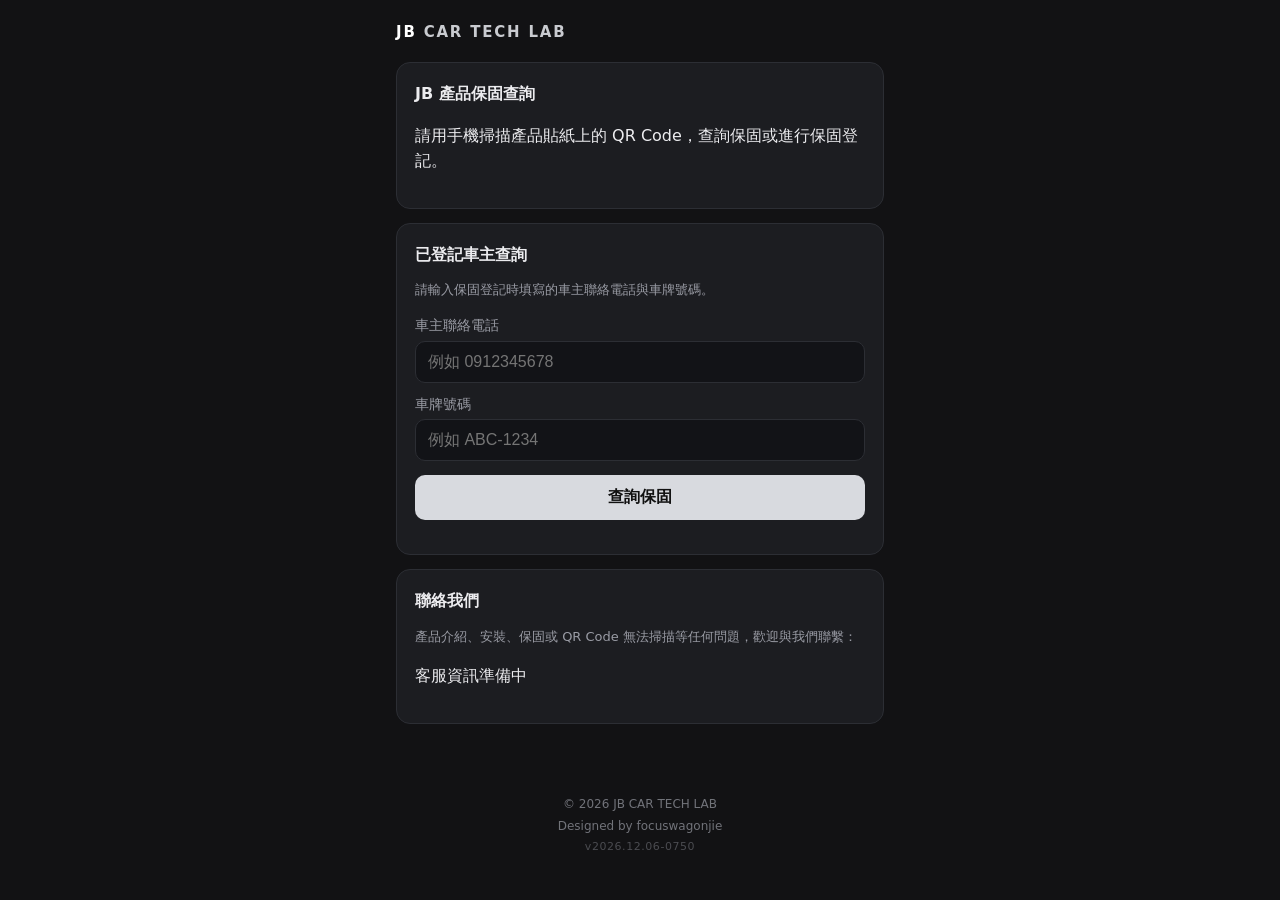
==== index.html @ 2ddad0fb "Add files via upload" ====
<!doctype html>
<html lang="zh-Hant">
<head>
<meta charset="utf-8">
<meta name="viewport" content="width=device-width,initial-scale=1">
<title>JB 產品保固查詢</title>
<meta name="robots" content="noindex">
<link rel="icon" href="data:image/svg+xml,%3Csvg xmlns='http://www.w3.org/2000/svg' viewBox='0 0 32 32'%3E%3Crect width='32' height='32' rx='6' fill='%23c9cbd0'/%3E%3Ctext x='16' y='22' font-family='Arial,sans-serif' font-size='15' font-weight='800' text-anchor='middle' fill='%23111'%3EJB%3C/text%3E%3C/svg%3E">
<style>
  :root{--bg:#121214;--card:#1c1d21;--line:#2c2e34;--text:#ececef;--muted:#9a9ca5;--silver:#c9cbd0;
        --ok:#3ecf8e;--warn:#f5b84a;--bad:#ef5a5a;--accent:#d8dadf}
  *{box-sizing:border-box}
  body{margin:0;background:var(--bg);color:var(--text);font-family:"Microsoft JhengHei","PingFang TC","Noto Sans TC",system-ui,sans-serif;line-height:1.6}
  main{max-width:520px;margin:0 auto;padding:20px 16px 48px}
  header{display:flex;align-items:center;gap:10px;margin-bottom:18px}
  .logo{font-weight:800;letter-spacing:.12em;font-size:15px;color:var(--silver)}
  .logo b{color:#fff}
  .card{background:var(--card);border:1px solid var(--line);border-radius:14px;padding:18px;margin-bottom:14px}
  .plate{background:linear-gradient(180deg,#d9dbe0,#b9bcc3);color:#111;border-radius:12px;padding:16px 18px;margin-bottom:14px}
  h2.section{font-size:15px;color:var(--muted);letter-spacing:.1em;margin:26px 2px 10px}
  details.qa{border-top:1px solid var(--line);padding:10px 0}
  details.qa:first-of-type{border-top:0}
  details.qa summary{cursor:pointer;font-weight:700}
  details.qa[open] summary{margin-bottom:6px}
  details.terms-box summary{cursor:pointer;font-weight:700;padding:2px 0}
  details.terms-box[open] summary{margin-bottom:8px}
  .vbox{position:relative;width:100%;aspect-ratio:16/9;margin:0 0 14px;border-radius:10px;overflow:hidden;background:#000}
  .vbox.tall{aspect-ratio:9/16;max-width:300px;margin-left:auto;margin-right:auto}
  .vbox iframe{position:absolute;inset:0;width:100%;height:100%;border:0}
  .pframe{background:linear-gradient(180deg,#d9dbe0,#b9bcc3);border-radius:10px;padding:12px;margin:0 0 14px}
  .pframe img{display:block;width:100%;max-width:380px;height:auto;margin:0 auto}
  .plate .model{font-weight:800;font-size:24px;letter-spacing:.02em}
  .plate .name{font-weight:700;font-size:15px}
  .plate .en{font-size:12px;letter-spacing:.08em;opacity:.8}
  .plate .sn{font-family:Consolas,monospace;font-weight:700;margin-top:6px}
  .badge{display:inline-flex;align-items:center;gap:6px;font-weight:700;border-radius:999px;padding:4px 12px;font-size:14px}
  .b-ok{background:rgba(62,207,142,.15);color:var(--ok)} .b-warn{background:rgba(245,184,74,.15);color:var(--warn)}
  .b-bad{background:rgba(239,90,90,.15);color:var(--bad)}
  .genuine{color:var(--ok);font-weight:700;margin-bottom:8px}
  dl{display:grid;grid-template-columns:auto 1fr;gap:6px 14px;margin:12px 0 0}
  dt{color:var(--muted)} dd{margin:0;font-weight:600}
  h2{font-size:16px;margin:0 0 10px}
  .desc{white-space:pre-line;color:var(--text)}
  label{display:block;font-size:14px;color:var(--muted);margin:10px 0 4px}
  input{width:100%;padding:11px 12px;border-radius:10px;border:1px solid var(--line);background:#121317;color:var(--text);font-size:16px}
  button{margin-top:14px;width:100%;padding:12px;border:0;border-radius:10px;background:var(--accent);color:#111;font-weight:800;font-size:16px;cursor:pointer}
  button:disabled{opacity:.6;cursor:wait}
  button.pick{display:block;text-align:left;background:#121317;color:var(--text);border:1px solid var(--line);font-weight:600;margin-top:10px}
  button.pick .note{margin:2px 0 6px}
  .spin{display:inline-block;width:16px;height:16px;margin-right:8px;vertical-align:-3px;border:2px solid rgba(0,0,0,.25);border-top-color:#111;border-radius:50%;animation:spin .8s linear infinite}
  @keyframes spin{to{transform:rotate(360deg)}}
  .note{font-size:13px;color:var(--muted)}
  .site-foot{text-align:center;font-size:12px;line-height:1.8;color:var(--muted);opacity:.7;padding:8px 16px 28px}
  .site-foot .ver{display:block;font-size:11px;opacity:.6;letter-spacing:.05em}
  .fixed{margin:0;padding:11px 12px;border-radius:10px;border:1px dashed var(--line);color:var(--muted);font-size:15px}
  .desc .li{padding-left:1em;text-indent:-1em}
  .desc .gap{height:.6em}
  .rfig{margin:8px 0 10px}
  .rfig img{display:block;width:100%;max-width:320px;height:auto;border-radius:10px;border:1px solid var(--line)}
  .rfig figcaption{font-size:12.5px;color:var(--muted);margin-top:4px}
  .terms{font-size:14px;color:var(--muted)}
  .privacy{margin:14px 0 0}
  .tip{background:rgba(245,184,74,.12);color:var(--warn);border-radius:10px;padding:10px 12px;font-size:14px;font-weight:700;margin:0 0 8px}
  .err{color:var(--bad);font-weight:700}
  a{color:var(--silver)}
  .loading{color:var(--muted);text-align:center;padding:40px 0}
</style>
</head>
<body>
<main>
  <header><div class="logo"><b>JB</b> CAR TECH LAB</div></header>
  <div id="app"><div class="loading">查詢中…</div></div>
</main>
<footer class="site-foot">© 2026 JB CAR TECH LAB<br>Designed by focuswagonjie<span class="ver" id="ver"></span></footer>
<script>
// ★ 部署 Apps Script 後，把「網頁應用程式網址」貼到這裡
const API_URL = "https://script.google.com/macros/s/AKfycbwW6cVUaaKrmGk8QBFLBNxADI74mFKTtqfoVvI-eaaAqwtRq9oNiKyJZC119Qr0ISgSNg/exec";

const qs = new URLSearchParams(location.search);
const SN = (qs.get("s") || "").trim(), KEY = (qs.get("k") || "").trim();
const app = document.getElementById("app");

function el(tag, attrs = {}, ...kids) {
  const e = document.createElement(tag);
  for (const [k, v] of Object.entries(attrs)) k === "class" ? e.className = v : e.setAttribute(k, v);
  for (const c of kids) if (c != null) e.append(c instanceof Node ? c : document.createTextNode(String(c)));
  return e;
}
// 文字轉超連結：支援 [顯示文字](網址) 與直接貼的 https:// 網址；只允許 http(s) / tel: / mailto:
// 多行文字：每行一個區塊；「・」「•」「-」開頭的行換行時對齊項目符號後的文字；空行 = 段落間距
function richText(text) {
  return String(text).split(/\r?\n/).map(line => {
    const t = line.trim();
    if (!t) return el("div", { class: "gap" });
    // 圖片：整行寫 ![說明](檔名.webp)；只接受與網頁同資料夾的檔名或 https 網址
    const im = t.match(/^!\[([^\]]*)\]\(((?:https:\/\/)?[\w./-]+\.(?:webp|png|jpe?g|gif))\)$/i);
    if (im) {
      const img = el("img", { class: "rimg", src: im[2], alt: im[1], loading: "lazy", decoding: "async" });
      const fig = el("figure", { class: "rfig" }, img, im[1] ? el("figcaption", {}, im[1]) : null);
      img.addEventListener("error", () => fig.remove());
      return fig;
    }
    return el("div", { class: /^[・•\-]/.test(t) ? "li" : "" }, ...linkify(t));
  });
}
function linkify(text) {
  const out = [], re = /\[([^\]]+)\]\(((?:https?:\/\/|tel:|mailto:)[^\s)]+)\)|(https?:\/\/[^\s<>()（）]+)/g;
  let last = 0, m;
  while ((m = re.exec(text))) {
    out.push(text.slice(last, m.index));
    const href = m[2] || m[3], label = m[1] || m[3];
    out.push(el("a", href.startsWith("http") ? { href, target: "_blank", rel: "noopener" } : { href }, label));
    last = re.lastIndex;
  }
  out.push(text.slice(last));
  return out;
}
const STATUS = {
  active: ["b-ok", "✓ 保固中"], expired: ["b-bad", "保固已過期"], repair: ["b-warn", "維修處理中"],
  replaced: ["b-warn", "已更換新品"], notShipped: ["b-warn", "尚未出貨登記"], void: ["b-bad", "序號已作廢"],
  "待安裝登記": ["b-warn", "保固尚未啟用"]   // 店家件未登記（試算表狀態欄寫「待安裝登記」）
};

async function api(params) {
  const u = new URL(API_URL); Object.entries(params).forEach(([k, v]) => u.searchParams.set(k, v));
  const r = await fetch(u.toString()); return r.json();
}

// ── 產品共用元件（保固頁與官網首頁共用）
function plateBox(p, sn) {   // 銀色名牌：型號 / 名稱 / 英文名 ｜ 車型 / （序號）
  return el("div", { class: "plate" },
    el("div", { class: "model" }, p.model), el("div", { class: "name" }, p.name),
    el("div", { class: "en" }, (p.nameEn || "") + (p.vehicle ? " ｜ FOR " + p.vehicle.toUpperCase() : "")),
    sn ? el("div", { class: "sn" }, "SN: " + sn) : null);
}
function featureCard(p) {    // 功能說明：上方放產品圖（與 index.html 同資料夾的「<型號>.webp」；找不到就不顯示）
  const pimg = el("img", { src: encodeURIComponent(p.model) + ".webp", alt: p.model + " 產品圖", width: "720", height: "489", decoding: "async", loading: "lazy" });
  const pframe = el("div", { class: "pframe" }, pimg);
  pimg.addEventListener("error", () => pframe.remove());
  return el("div", { class: "card" }, el("h2", {}, "功能說明"), pframe, videoBox(p.video),
    p.description ? el("div", { class: "desc" }, ...richText(p.description)) : null);
}
// YouTube 影片（試算表「影片」欄貼網址）：支援 youtu.be / watch?v= / shorts / embed；Shorts 直式，其他橫式
function videoBox(url) {
  const m = String(url || "").match(/(?:youtu\.be\/|[?&]v=|\/shorts\/|\/embed\/)([\w-]{11})/);
  if (!m) return null;
  const tall = /\/shorts\//.test(url);
  return el("div", { class: "vbox" + (tall ? " tall" : "") },
    el("iframe", { src: "https://www.youtube-nocookie.com/embed/" + m[1] + "?rel=0&playsinline=1", title: "產品影片",
      loading: "lazy", allow: "accelerometer; encrypted-media; gyroscope; picture-in-picture; fullscreen", allowfullscreen: "" }));
}
function manualLine(p) {     // 安裝說明：http 開頭才做成連結，其他文字（例如「建置中」）直接顯示
  if (/^https?:\/\//i.test(p.manual || "")) return el("p", {}, el("a", { href: p.manual, target: "_blank", rel: "noopener" }, "→ 安裝說明 / 常見問題"));
  return p.manual ? el("p", {}, "安裝說明：" + p.manual) : null;
}

function render(d) {
  app.replaceChildren();
  if (!d.ok) { app.append(el("div", { class: "card" }, el("p", { class: "err" }, d.error || "查詢失敗"))); return; }
  app.append(plateBox(d, d.sn));

  const [cls, txt] = STATUS[d.status] || ["b-warn", d.status];
  const card = el("div", { class: "card" }, el("div", { class: "genuine" }, "✔ 正版商品認證"), el("span", { class: "badge " + cls }, txt));
  const dl = el("dl");
  const row = (k, v) => v && dl.append(el("dt", {}, k), el("dd", {}, v));
  row("適用車型", d.vehicle);
  if (d.status === "待安裝登記" && !d.needShop) row("保固起算", "尚未登記");   // 自行安裝件期限內未登記
  if (d.start) row("保固起算", d.start + (d.startByInstall ? (d.needShop ? "（安裝日）" : "（登記日）") : "（依出貨日自動起算）"));
  if (d.end) row("保固到期", d.end + (d.status === "active" ? `（剩 ${d.daysLeft} 天）` : ""));
  row("保固期", d.warrantyMonths + " 個月");
  if (d.registered) row("安裝店家", d.shop || "—");
  if (d.registered) row("登記車牌", d.plate);
  row("PCB / 韌體", [d.pcb, d.fw].filter(Boolean).join(" / "));
  card.append(dl);
  if (d.status === "待安裝登記") card.append(el("p", { class: "note" }, d.needShop ? "此商品由授權店家安裝，店家完成安裝登記後，保固才開始起算。"
    : `請於 ${d.registerDeadline} 前完成登記，保固從登記當天起算。`));
  if (d.status === "active" && !d.registered && d.canRegister)   // 逾期未登記：保固已自動起算，但提醒補登
    card.append(el("p", { class: "tip" }, "⚠ 尚未登記：保固已依出貨日自動起算。請盡速於下方登記聯絡電話與車牌，確保保固資料完整，日後維修、更換更順利。"));
  if (d.justRegistered) card.append(el("p", { class: "note" }, "✓ 保固登記完成"));
  else if (d.registered) card.append(el("p", { class: "note" }, "如登記資料有誤或非本人登記，請聯絡客服或安裝店家。"));
  app.append(card);

  if (d.canRegister) app.append(registerForm(d));

  app.append(featureCard(d));
  if (d.terms) app.append(el("div", { class: "card" }, el("h2", {}, "保固與注意事項"), el("div", { class: "desc terms" }, ...richText(d.terms))));
  const fc = faqCard(d.faq); if (fc) app.append(fc);
  const links = el("div", { class: "card" }, el("h2", {}, "安裝說明與客服"));
  const ml = manualLine(d); if (ml) links.append(ml);
  links.append(el("p", { class: "desc" }, ...linkify(d.support || "客服資訊準備中")));
  app.append(links);
}

// 車牌顯示用（與後端 fmtPlate_ 相同規則）：ABC1234 → ABC-1234；實際寫入以後端為準
function fmtPlate(s) {
  const v = String(s || "").toUpperCase().replace(/\s/g, "");
  if (v.includes("-")) return v;
  const m = v.match(/^([A-Z]+)(\d+)$/) || v.match(/^(\d+)([A-Z]+)$/);
  return m ? m[1] + "-" + m[2] : v;
}

function registerForm(d) {
  const now = new Date(); const iso = new Date(now.getTime() - now.getTimezoneOffset() * 6e4).toISOString().slice(0, 10);
  const date = el("input", { type: "date", min: d.registerMin, max: iso, value: iso, required: "" });   // 店家件：預設今天，可往回選
  const shop = el("input", { type: "text", maxlength: "30", autocomplete: "off", autocapitalize: "characters", placeholder: "由安裝店家填寫", required: "" });
  const phone = el("input", { type: "tel", inputmode: "numeric", maxlength: "15", placeholder: "例如 0912345678", required: "" });
  const plate = el("input", { type: "text", maxlength: "10", autocapitalize: "characters", autocomplete: "off", placeholder: "例如 ABC-1234", required: "" });
  // 輸入時即時過濾：電話只留數字；車牌只留英文、數字、-（自動轉大寫）
  const only = (inp, fn) => inp.addEventListener("input", () => { const v = fn(inp.value); if (v !== inp.value) inp.value = v; });
  only(phone, v => v.replace(/\D/g, ""));
  only(plate, v => v.toUpperCase().replace(/[^A-Z0-9-]/g, ""));
  const shopFields = d.needShop ? [el("label", {}, "店家代碼（授權店家安裝時由店家填寫）（必填）"), shop] : [];
  const msg = el("p", { class: "err" });
  // 店家件（期限內）：選安裝日（預設今天）；自行安裝件或逾期：保固起算固定為出貨日 + N 天，不能選
  const late = d.lateRegister;                       // 逾期：起算日固定為出貨日 + N 天
  const selfNow = !d.needShop && !d.lateRegister;    // 自行安裝件期限內：從登記當天起算
  const BTN = "登記保固";
  const btn = el("button", { type: "submit" }, BTN);
  const dateFields = selfNow
    ? [el("label", {}, "保固起算日"), el("p", { class: "fixed" }, `${iso}（今天登記，從登記日起算）`)]
    : late
    ? [el("label", {}, "保固起算日"), el("p", { class: "fixed" }, `${d.start}（出貨日 + ${d.defaultDays} 天自動起算）`)]
    : [el("label", {}, "安裝日期（必填，預設今天）"), date];
  const form = el("form", { class: "card", novalidate: "" },
    el("h2", {}, d.needShop && d.lateRegister ? "補登保固資料" : "保固登記"),
    d.needShop ? el("p", { class: "tip" }, "本商品為授權店家安裝件，請由安裝店家協助登記。") : null,
    el("p", { class: "note" }, selfNow
      ? `${d.registerDeadline} 前登記，保固從登記當天起算；未登記則自出貨日 + ${d.defaultDays} 天起算。送出後不可自行修改。`
      : late
      ? `保固已自動起算。請登記聯絡資料，方便日後保固服務；送出後不可自行修改。`
      : "保固自安裝日起算。請於安裝完成後登記，送出後不可自行修改。"),
    ...dateFields, ...shopFields,
    el("label", {}, "車主聯絡電話（必填）"), phone, el("label", {}, "車牌號碼（必填）"), plate,
    el("p", { class: "note privacy" }, "電話與車牌僅用於保固服務聯絡與身分核對，不會提供給第三方。"),
    btn, msg);
  form.addEventListener("submit", async (e) => {
    e.preventDefault();
    const miss = [...(late ? [] : [[date, "安裝日期"]]), ...(d.needShop ? [[shop, "店家代碼"]] : []), [phone, "車主聯絡電話"], [plate, "車牌號碼"]]
      .filter(([x]) => !x.value.trim()).map(([, n]) => n);
    if (miss.length) { alert("請填寫：" + miss.join("、")); return; }
    const who = d.needShop ? `店家代碼：${shop.value.trim()}` : "車主自行安裝";
    if (!confirm(`請確認登記資料：\n${late ? "保固起算：" + d.start : "安裝日期：" + date.value}\n${who}\n車牌：${fmtPlate(plate.value)}\n電話：${phone.value.trim()}\n\n登記後無法自行修改。`)) return;
    const busy = (on) => {   // 登記中：按鈕轉圈、欄位鎖住
      [btn, date, shop, phone, plate].forEach(x => x.disabled = on);
      btn.replaceChildren(...(on ? [el("span", { class: "spin" }), "登記中，請稍候…"] : [BTN]));
    };
    const fail = (t) => { msg.textContent = t; busy(false); alert(t); };
    busy(true); msg.textContent = "";
    try {
      const r = await api({ action: "register", s: SN, k: KEY, date: late ? "" : date.value, shop: d.needShop ? shop.value : "", phone: phone.value, plate: plate.value });
      if (r.ok) { render(r); window.scrollTo(0, 0); } else fail(r.error || "登記失敗，請稍後再試");
    } catch { fail("連線失敗，請稍後再試"); }
  });
  return form;
}

// 首頁（網址沒有序號）：掃碼說明 + 已登記車主用 電話 + 車牌 查詢 + 客服
// 常見問題文字 → [[問題, 答案], …]；「Q」開頭的行是問題，之後到下一個 Q 之前都是答案（答案開頭的「A：」會去掉）
function faqItems(text) {
  const items = [];
  String(text).split(/\r?\n/).forEach(line => {
    const t = line.trim(), q = t.match(/^Q\s*[：:.、]?\s*(.+)$/i);
    if (q) items.push([q[1], ""]);
    else if (items.length) { const last = items[items.length - 1]; last[1] += (last[1] ? "\n" : "") + t.replace(/^A\s*[：:.、]?\s*/i, ""); }
  });
  return items.map(([q, a]) => [q, a.trim()]).filter(([q, a]) => q && a);
}

// 常見問題卡片（首頁與保固頁共用）；沒有內容回傳 null
function faqCard(text) {
  const qa = faqItems(text || "");
  if (!qa.length) return null;
  return el("div", { class: "card" }, el("h2", {}, "常見問題"),
    ...qa.map(([q, a]) => el("details", { class: "qa" }, el("summary", {}, q), el("div", { class: "desc" }, ...richText(a)))));
}

function landing() {
  const phone = el("input", { type: "tel", inputmode: "numeric", maxlength: "15", placeholder: "例如 0912345678" });
  const plate = el("input", { type: "text", maxlength: "10", autocapitalize: "characters", autocomplete: "off", placeholder: "例如 ABC-1234" });
  phone.addEventListener("input", () => { const v = phone.value.replace(/\D/g, ""); if (v !== phone.value) phone.value = v; });
  plate.addEventListener("input", () => { const v = plate.value.toUpperCase().replace(/[^A-Z0-9-]/g, ""); if (v !== plate.value) plate.value = v; });
  const msg = el("p", { class: "err" });
  const btn = el("button", { type: "submit" }, "查詢保固");
  const form = el("form", { class: "card", novalidate: "" },
    el("h2", {}, "已登記車主查詢"),
    el("p", { class: "note" }, "請輸入保固登記時填寫的車主聯絡電話與車牌號碼。"),
    el("label", {}, "車主聯絡電話"), phone, el("label", {}, "車牌號碼"), plate, btn, msg);
  const support = el("p", { class: "desc" }, "客服資訊載入中…");
  const products = el("div");   // 產品介紹（由試算表「產品」頁載入）
  const faq = el("div", { id: "faq" });   // 常見問題（有資料才顯示）
  app.replaceChildren(
    el("div", { class: "card" }, el("h2", {}, "JB 產品保固查詢"),
      el("p", {}, "請用手機掃描產品貼紙上的 QR Code，查詢保固或進行保固登記。")),
    form, faq, products,
    el("div", { class: "card" }, el("h2", {}, "聯絡我們"), el("p", { class: "note" }, "產品介紹、安裝、保固或 QR Code 無法掃描等任何問題，歡迎與我們聯繫："), support));
  api({ action: "info" }).then(r => {
    support.replaceChildren(...linkify((r && r.support) || "客服資訊準備中"));
    const fc = faqCard((r && r.faq) || "");
    if (fc) {
      faq.append(fc);
      if (location.hash === "#faq") faq.scrollIntoView();   // 從 LINE 等處用 #faq 連過來
    }
    const list = (r && r.products) || [];
    if (list.length) products.append(el("h2", { class: "section" }, "產品介紹"));
    list.forEach(p => {
      products.append(plateBox(p), featureCard(p));
      const extra = [manualLine(p),
        p.terms ? el("details", { class: "terms-box" }, el("summary", {}, "保固與注意事項"), el("div", { class: "desc terms" }, ...richText(p.terms))) : null]
        .filter(Boolean);
      if (extra.length) products.append(el("div", { class: "card" }, ...extra));
    });
  }).catch(() => support.replaceChildren("客服資訊準備中"));

  form.addEventListener("submit", async (e) => {
    e.preventDefault();
    const miss = [[phone, "車主聯絡電話"], [plate, "車牌號碼"]].filter(([x]) => !x.value.trim()).map(([, n]) => n);
    if (miss.length) { alert("請填寫：" + miss.join("、")); return; }
    const busy = (on) => {
      [btn, phone, plate].forEach(x => x.disabled = on);
      btn.replaceChildren(...(on ? [el("span", { class: "spin" }), "查詢中，請稍候…"] : ["查詢保固"]));
    };
    const fail = (t) => { msg.textContent = t; busy(false); alert(t); };
    busy(true); msg.textContent = "";
    try {
      const r = await api({ action: "find", phone: phone.value, plate: plate.value });
      if (!r.ok) return fail(r.error || "查詢失敗，請稍後再試");
      const back = () => app.append(el("p", {}, el("a", { href: "./" }, "← 返回查詢")));
      if (r.items.length === 1) { render(r.items[0]); back(); return; }
      // 同一組電話 + 車牌登記多台：列出讓車主選
      app.replaceChildren(el("div", { class: "card" }, el("h2", {}, `找到 ${r.items.length} 筆保固資料`),
        ...r.items.map(it => {
          const [cls, txt] = STATUS[it.status] || ["b-warn", it.status];
          const b = el("button", { type: "button", class: "pick" },
            el("div", {}, it.model + "　" + (it.name || "")), el("div", { class: "note" }, "SN: " + it.sn + "　"), el("span", { class: "badge " + cls }, txt));
          b.addEventListener("click", () => { render(it); back(); });
          return b;
        })));
      back();
    } catch { fail("連線失敗，請稍後再試"); }
  });
}

// 底部版本：用 GitHub 發布時間（document.lastModified）自動產生，每次上傳都會變，不用手動改
{ const t = new Date(document.lastModified), p2 = n => String(n).padStart(2, "0");
  if (!isNaN(t)) document.getElementById("ver").textContent = `v${t.getFullYear()}.${p2(t.getMonth() + 1)}.${p2(t.getDate())}-${p2(t.getHours())}${p2(t.getMinutes())}`; }

(async () => {
  if (!SN || !KEY) { landing(); return; }
  try { render(await api({ s: SN, k: KEY })); }
  catch { app.replaceChildren(el("div", { class: "card" }, el("p", { class: "err" }, "連線失敗，請稍後再試"))); }
})();
</script>
</body>
</html>
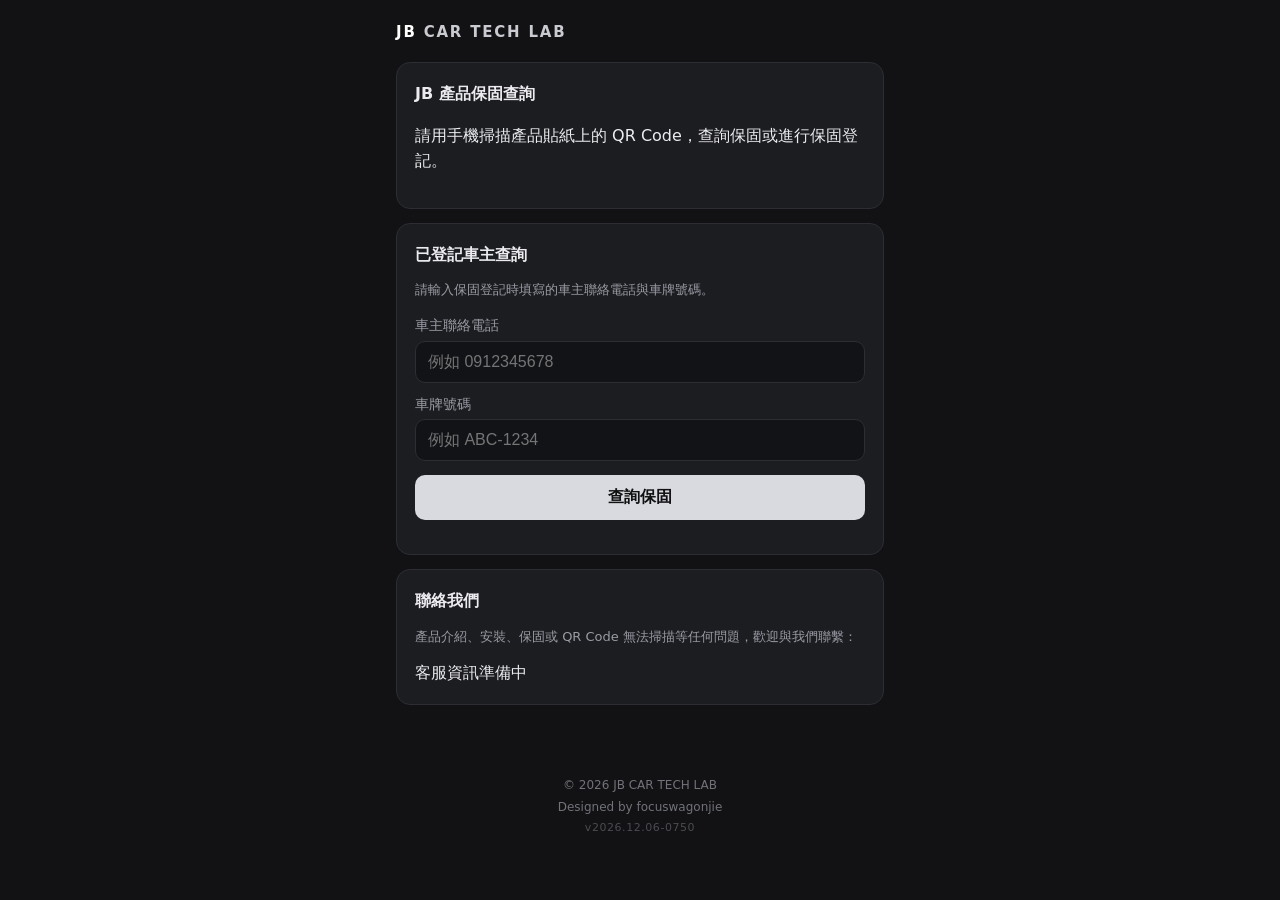
==== commit 003c3529: "Add files via upload" ====
--- a/index.html
+++ b/index.html
@@ -63,6 +63,8 @@
   .tip{background:rgba(245,184,74,.12);color:var(--warn);border-radius:10px;padding:10px 12px;font-size:14px;font-weight:700;margin:0 0 8px}
   .err{color:var(--bad);font-weight:700}
   a{color:var(--silver)}
+  .line-btn{display:block;text-align:center;margin:8px 0 6px;padding:12px;border-radius:10px;background:#06C755;color:#fff;font-weight:800;font-size:16px;text-decoration:none}
+  .social{margin-top:12px}
   .loading{color:var(--muted);text-align:center;padding:40px 0}
 </style>
 </head>
@@ -114,6 +116,23 @@
   }
   out.push(text.slice(last));
   return out;
+}
+// 客服區：LINE 連結做成主要按鈕（優先聯繫），其他社群連結（Facebook、TikTok…）縮成「最新資訊」小字
+function supportNodes(text) {
+  if (!text) return ["客服資訊準備中"];
+  const re = /\[([^\]]+)\]\((https?:\/\/[^\s)]+)\)|(https?:\/\/[^\s<>()（）]+)/g, links = [];
+  let m; while ((m = re.exec(text))) links.push({ href: m[2] || m[3], label: m[1] || m[3] });
+  const isLine = l => /lin\.ee|line\.me/i.test(l.href);
+  const line = links.find(isLine);
+  if (!line) return [el("div", { class: "desc" }, ...linkify(text))];
+  const others = links.filter(l => !isLine(l));
+  const rest = text.replace(re, "").split(/\n/).map(t => t.trim()).filter(Boolean);   // 連結以外的文字（電話、Email、營業時間…）照常顯示
+  return [
+    el("a", { class: "line-btn", href: line.href, target: "_blank", rel: "noopener" }, "💬 加入 LINE 客服諮詢"),
+    el("p", { class: "note" }, "安裝、保固、產品問題請優先透過 LINE 客服聯繫，回覆最快。"),
+    ...rest.map(t => el("div", { class: "desc" }, ...linkify(t))),
+    others.length ? el("p", { class: "note social" }, "最新消息與活動：", ...others.flatMap((l, i) => [i ? " ・ " : "", el("a", { href: l.href, target: "_blank", rel: "noopener" }, l.label.split("|").pop().trim())])) : null,
+  ].filter(Boolean);
 }
 const STATUS = {
   active: ["b-ok", "✓ 保固中"], expired: ["b-bad", "保固已過期"], repair: ["b-warn", "維修處理中"],
@@ -187,7 +206,7 @@
   const fc = faqCard(d.faq); if (fc) app.append(fc);
   const links = el("div", { class: "card" }, el("h2", {}, "安裝說明與客服"));
   const ml = manualLine(d); if (ml) links.append(ml);
-  links.append(el("p", { class: "desc" }, ...linkify(d.support || "客服資訊準備中")));
+  links.append(...supportNodes(d.support));
   app.append(links);
 }
 
@@ -285,7 +304,7 @@
     el("h2", {}, "已登記車主查詢"),
     el("p", { class: "note" }, "請輸入保固登記時填寫的車主聯絡電話與車牌號碼。"),
     el("label", {}, "車主聯絡電話"), phone, el("label", {}, "車牌號碼"), plate, btn, msg);
-  const support = el("p", { class: "desc" }, "客服資訊載入中…");
+  const support = el("div", {}, "客服資訊載入中…");
   const products = el("div");   // 產品介紹（由試算表「產品」頁載入）
   const faq = el("div", { id: "faq" });   // 常見問題（有資料才顯示）
   app.replaceChildren(
@@ -294,7 +313,7 @@
     form, faq, products,
     el("div", { class: "card" }, el("h2", {}, "聯絡我們"), el("p", { class: "note" }, "產品介紹、安裝、保固或 QR Code 無法掃描等任何問題，歡迎與我們聯繫："), support));
   api({ action: "info" }).then(r => {
-    support.replaceChildren(...linkify((r && r.support) || "客服資訊準備中"));
+    support.replaceChildren(...supportNodes(r && r.support));
     const fc = faqCard((r && r.faq) || "");
     if (fc) {
       faq.append(fc);
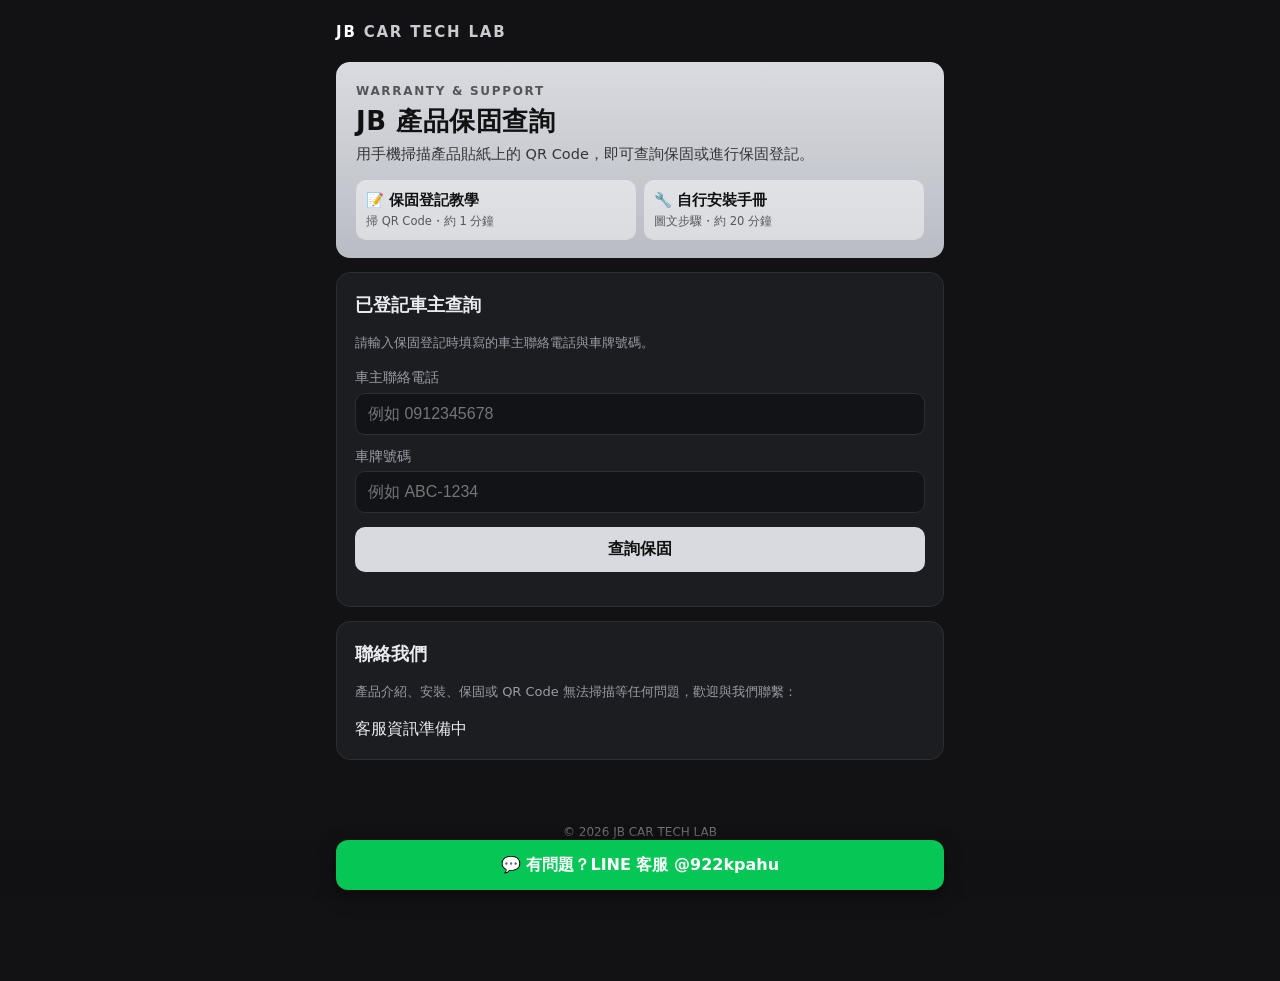
==== commit 151cbb6a: "Add files via upload" ====
--- a/index.html
+++ b/index.html
@@ -11,18 +11,33 @@
         --ok:#3ecf8e;--warn:#f5b84a;--bad:#ef5a5a;--accent:#d8dadf}
   *{box-sizing:border-box}
   body{margin:0;background:var(--bg);color:var(--text);font-family:"Microsoft JhengHei","PingFang TC","Noto Sans TC",system-ui,sans-serif;line-height:1.6}
-  main{max-width:520px;margin:0 auto;padding:20px 16px 48px}
+  main{max-width:640px;margin:0 auto;padding:20px 16px 40px}
   header{display:flex;align-items:center;gap:10px;margin-bottom:18px}
   .logo{font-weight:800;letter-spacing:.12em;font-size:15px;color:var(--silver)}
   .logo b{color:#fff}
   .card{background:var(--card);border:1px solid var(--line);border-radius:14px;padding:18px;margin-bottom:14px}
-  .plate{background:linear-gradient(180deg,#d9dbe0,#b9bcc3);color:#111;border-radius:12px;padding:16px 18px;margin-bottom:14px}
-  h2.section{font-size:15px;color:var(--muted);letter-spacing:.1em;margin:26px 2px 10px}
+  .hero{background:linear-gradient(180deg,#d9dbe0,#b9bcc3);color:#111;border-radius:14px;padding:20px 20px 18px;margin-bottom:14px}
+  .hero h1{margin:4px 0 4px;font-size:26px;line-height:1.3;letter-spacing:.02em}
+  .hero p{margin:0;font-size:14.5px;opacity:.8}
+  .kicker{font-size:12px;letter-spacing:.14em;font-weight:700;opacity:.65}
+  .hero-links{display:grid;grid-template-columns:1fr 1fr;gap:8px;margin-top:14px}
+  .hero-links a{background:rgba(255,255,255,.45);border-radius:10px;padding:9px 10px;color:#111;text-decoration:none;font-weight:700;font-size:14.5px}
+  .hero-links small{display:block;font-weight:400;font-size:11.5px;opacity:.65}
+  .dock{position:fixed;left:0;right:0;bottom:0;padding:10px 16px calc(10px + env(safe-area-inset-bottom));background:linear-gradient(180deg,rgba(18,18,20,0),rgba(18,18,20,.96) 35%);z-index:5}
+  .dock a{max-width:608px;margin:0 auto;display:flex;align-items:center;justify-content:center;gap:8px;padding:12px;border-radius:12px;background:#06C755;color:#fff;font-weight:800;text-decoration:none;box-shadow:0 6px 20px rgba(0,0,0,.4)}
+  .plate{background:linear-gradient(180deg,#d9dbe0,#b9bcc3);color:#111;border-radius:14px;padding:20px 20px 18px;margin-bottom:14px}
+  h2.section{font-size:13px;color:var(--muted);letter-spacing:.14em;margin:30px 4px 10px;font-weight:700}
   details.qa{border-top:1px solid var(--line);padding:10px 0}
   details.qa:first-of-type{border-top:0}
-  details.qa summary{cursor:pointer;font-weight:700}
+  details.qa summary{cursor:pointer;font-weight:700;list-style:none;display:flex;justify-content:space-between;gap:10px}
+  details.qa summary::-webkit-details-marker{display:none}
+  details.qa summary::after{content:"+";color:var(--muted);font-weight:400}
+  details.qa[open] summary::after{content:"−"}
   details.qa[open] summary{margin-bottom:6px}
-  details.terms-box summary{cursor:pointer;font-weight:700;padding:2px 0}
+  details.terms-box summary{cursor:pointer;font-weight:700;padding:2px 0;list-style:none;display:flex;justify-content:space-between}
+  details.terms-box summary::-webkit-details-marker{display:none}
+  details.terms-box summary::after{content:"+";color:var(--muted);font-weight:400}
+  details.terms-box[open] summary::after{content:"−"}
   details.terms-box[open] summary{margin-bottom:8px}
   .vbox{position:relative;width:100%;aspect-ratio:16/9;margin:0 0 14px;border-radius:10px;overflow:hidden;background:#000}
   .vbox.tall{aspect-ratio:9/16;max-width:300px;margin-left:auto;margin-right:auto}
@@ -39,7 +54,7 @@
   .genuine{color:var(--ok);font-weight:700;margin-bottom:8px}
   dl{display:grid;grid-template-columns:auto 1fr;gap:6px 14px;margin:12px 0 0}
   dt{color:var(--muted)} dd{margin:0;font-weight:600}
-  h2{font-size:16px;margin:0 0 10px}
+  h2{font-size:18px;margin:0 0 10px}
   .desc{white-space:pre-line;color:var(--text)}
   label{display:block;font-size:14px;color:var(--muted);margin:10px 0 4px}
   input{width:100%;padding:11px 12px;border-radius:10px;border:1px solid var(--line);background:#121317;color:var(--text);font-size:16px}
@@ -50,7 +65,7 @@
   .spin{display:inline-block;width:16px;height:16px;margin-right:8px;vertical-align:-3px;border:2px solid rgba(0,0,0,.25);border-top-color:#111;border-radius:50%;animation:spin .8s linear infinite}
   @keyframes spin{to{transform:rotate(360deg)}}
   .note{font-size:13px;color:var(--muted)}
-  .site-foot{text-align:center;font-size:12px;line-height:1.8;color:var(--muted);opacity:.7;padding:8px 16px 28px}
+  .site-foot{text-align:center;font-size:12px;line-height:1.8;color:var(--muted);opacity:.7;padding:8px 16px 96px}
   .site-foot .ver{display:block;font-size:11px;opacity:.6;letter-spacing:.05em}
   .fixed{margin:0;padding:11px 12px;border-radius:10px;border:1px dashed var(--line);color:var(--muted);font-size:15px}
   .desc .li{padding-left:1em;text-indent:-1em}
@@ -63,8 +78,18 @@
   .tip{background:rgba(245,184,74,.12);color:var(--warn);border-radius:10px;padding:10px 12px;font-size:14px;font-weight:700;margin:0 0 8px}
   .err{color:var(--bad);font-weight:700}
   a{color:var(--silver)}
-  .line-btn{display:block;text-align:center;margin:8px 0 6px;padding:12px;border-radius:10px;background:#06C755;color:#fff;font-weight:800;font-size:16px;text-decoration:none}
-  .social{margin-top:12px}
+  .line-btn{display:block;text-align:center;margin:8px 0 6px;padding:11px 12px;border-radius:12px;background:#06C755;color:#fff;font-weight:800;font-size:16px;text-decoration:none;line-height:1.35}
+  .line-btn small{display:block;font-weight:600;font-size:12.5px;opacity:.9;letter-spacing:.03em}
+  .social-title{margin:16px 0 6px}
+  .chips{display:flex;flex-wrap:wrap;gap:8px}
+  .chip{display:inline-flex;align-items:center;gap:6px;padding:7px 12px;border:1px solid var(--line);border-radius:999px;background:#121317;color:var(--text);text-decoration:none;font-size:14px}
+  .chip b{font-weight:700;color:var(--muted);font-size:12.5px}
+  .guide-btns{display:grid;gap:8px;margin:0 0 14px}
+  .guide-btn{display:flex;align-items:center;gap:12px;padding:12px 14px;border:1px solid var(--line);border-radius:12px;background:#121317;color:var(--text);text-decoration:none}
+  .guide-btn .gi{font-size:22px;line-height:1}
+  .guide-btn b{display:block;font-size:15.5px}
+  .guide-btn small{display:block;color:var(--muted);font-size:12.5px}
+  .guide-btn::after{content:"›";margin-left:auto;color:var(--muted);font-size:22px}
   .loading{color:var(--muted);text-align:center;padding:40px 0}
 </style>
 </head>
@@ -73,6 +98,7 @@
   <header><div class="logo"><b>JB</b> CAR TECH LAB</div></header>
   <div id="app"><div class="loading">查詢中…</div></div>
 </main>
+<div class="dock"><a href="https://lin.ee/WItu7Ju" target="_blank" rel="noopener">💬 有問題？LINE 客服 @922kpahu</a></div>
 <footer class="site-foot">© 2026 JB CAR TECH LAB<br>Designed by focuswagonjie<span class="ver" id="ver"></span></footer>
 <script>
 // ★ 部署 Apps Script 後，把「網頁應用程式網址」貼到這裡
@@ -128,10 +154,15 @@
   const others = links.filter(l => !isLine(l));
   const rest = text.replace(re, "").split(/\n/).map(t => t.trim()).filter(Boolean);   // 連結以外的文字（電話、Email、營業時間…）照常顯示
   return [
-    el("a", { class: "line-btn", href: line.href, target: "_blank", rel: "noopener" }, "💬 加入 LINE 客服諮詢"),
+    el("a", { class: "line-btn", href: line.href, target: "_blank", rel: "noopener" }, "💬 加入 LINE 客服諮詢",
+      (line.label.match(/@[\w.-]+/) ? el("small", {}, "LINE ID " + line.label.match(/@[\w.-]+/)[0]) : null)),
     el("p", { class: "note" }, "安裝、保固、產品問題請優先透過 LINE 客服聯繫，回覆最快。"),
     ...rest.map(t => el("div", { class: "desc" }, ...linkify(t))),
-    others.length ? el("p", { class: "note social" }, "最新消息與活動：", ...others.flatMap((l, i) => [i ? " ・ " : "", el("a", { href: l.href, target: "_blank", rel: "noopener" }, l.label.split("|").pop().trim())])) : null,
+    others.length ? el("p", { class: "note social-title" }, "最新消息與活動") : null,
+    others.length ? el("div", { class: "chips" }, ...others.map(l => {   // 標籤格式「名稱 | 平台」→ 顯示「平台 名稱」
+      const [name, plat] = l.label.includes("|") ? l.label.split("|").map(t => t.trim()) : ["", l.label];
+      return el("a", { class: "chip", href: l.href, target: "_blank", rel: "noopener" }, el("b", {}, plat), name);
+    })) : null,
   ].filter(Boolean);
 }
 const STATUS = {
@@ -148,6 +179,7 @@
 // ── 產品共用元件（保固頁與官網首頁共用）
 function plateBox(p, sn) {   // 銀色名牌：型號 / 名稱 / 英文名 ｜ 車型 / （序號）
   return el("div", { class: "plate" },
+    el("div", { class: "kicker" }, sn ? "WARRANTY CHECK" : "PRODUCT"),
     el("div", { class: "model" }, p.model), el("div", { class: "name" }, p.name),
     el("div", { class: "en" }, (p.nameEn || "") + (p.vehicle ? " ｜ FOR " + p.vehicle.toUpperCase() : "")),
     sn ? el("div", { class: "sn" }, "SN: " + sn) : null);
@@ -168,9 +200,13 @@
     el("iframe", { src: "https://www.youtube-nocookie.com/embed/" + m[1] + "?rel=0&playsinline=1", title: "產品影片",
       loading: "lazy", allow: "accelerometer; encrypted-media; gyroscope; picture-in-picture; fullscreen", allowfullscreen: "" }));
 }
-function manualLine(p) {     // 安裝說明：http 開頭才做成連結，其他文字（例如「建置中」）直接顯示
-  if (/^https?:\/\//i.test(p.manual || "")) return el("p", {}, el("a", { href: p.manual, target: "_blank", rel: "noopener" }, "→ 安裝說明 / 常見問題"));
-  return p.manual ? el("p", {}, "安裝說明：" + p.manual) : null;
+// 車主手冊按鈕：安裝手冊（試算表「安裝說明連結」有網址才顯示）＋ 保固登記教學（固定 register.html）
+function manualLine(p) {
+  const btn = (href, icon, t, sub) => el("a", { class: "guide-btn", href }, el("span", { class: "gi" }, icon), el("span", {}, el("b", {}, t), el("small", {}, sub)));
+  const list = [];
+  if (/^(https?:\/\/|[\w-]+\.html)/i.test(p.manual || "")) list.push(btn(p.manual, "🔧", "自行安裝手冊", "圖文步驟・約 20 分鐘"));
+  list.push(btn("register.html", "📝", "保固登記教學", "掃 QR Code・約 1 分鐘"));
+  return el("div", { class: "guide-btns" }, ...list);
 }
 
 function render(d) {
@@ -204,7 +240,7 @@
   app.append(featureCard(d));
   if (d.terms) app.append(el("div", { class: "card" }, el("h2", {}, "保固與注意事項"), el("div", { class: "desc terms" }, ...richText(d.terms))));
   const fc = faqCard(d.faq); if (fc) app.append(fc);
-  const links = el("div", { class: "card" }, el("h2", {}, "安裝說明與客服"));
+  const links = el("div", { class: "card" }, el("h2", {}, "安裝手冊與客服"));
   const ml = manualLine(d); if (ml) links.append(ml);
   links.append(...supportNodes(d.support));
   app.append(links);
@@ -242,7 +278,7 @@
     : [el("label", {}, "安裝日期（必填，預設今天）"), date];
   const form = el("form", { class: "card", novalidate: "" },
     el("h2", {}, d.needShop && d.lateRegister ? "補登保固資料" : "保固登記"),
-    d.needShop ? el("p", { class: "tip" }, "本商品為授權店家安裝件，請由安裝店家協助登記。") : null,
+    d.needShop ? el("p", { class: "tip" }, "本商品為授權店家安裝件，請由安裝店家協助登記。") : el("p", { class: "note" }, "第一次登記？", el("a", { href: "register.html" }, "看圖文教學 →")),
     el("p", { class: "note" }, selfNow
       ? `${d.registerDeadline} 前登記，保固從登記當天起算；未登記則自出貨日 + ${d.defaultDays} 天起算。送出後不可自行修改。`
       : late
@@ -308,8 +344,12 @@
   const products = el("div");   // 產品介紹（由試算表「產品」頁載入）
   const faq = el("div", { id: "faq" });   // 常見問題（有資料才顯示）
   app.replaceChildren(
-    el("div", { class: "card" }, el("h2", {}, "JB 產品保固查詢"),
-      el("p", {}, "請用手機掃描產品貼紙上的 QR Code，查詢保固或進行保固登記。")),
+    el("section", { class: "hero" }, el("div", { class: "kicker" }, "WARRANTY & SUPPORT"),
+      el("h1", {}, "JB 產品保固查詢"),
+      el("p", {}, "用手機掃描產品貼紙上的 QR Code，即可查詢保固或進行保固登記。"),
+      el("div", { class: "hero-links" },
+        el("a", { href: "register.html" }, "📝 保固登記教學", el("small", {}, "掃 QR Code・約 1 分鐘")),
+        el("a", { href: "install.html" }, "🔧 自行安裝手冊", el("small", {}, "圖文步驟・約 20 分鐘")))),
     form, faq, products,
     el("div", { class: "card" }, el("h2", {}, "聯絡我們"), el("p", { class: "note" }, "產品介紹、安裝、保固或 QR Code 無法掃描等任何問題，歡迎與我們聯繫："), support));
   api({ action: "info" }).then(r => {
